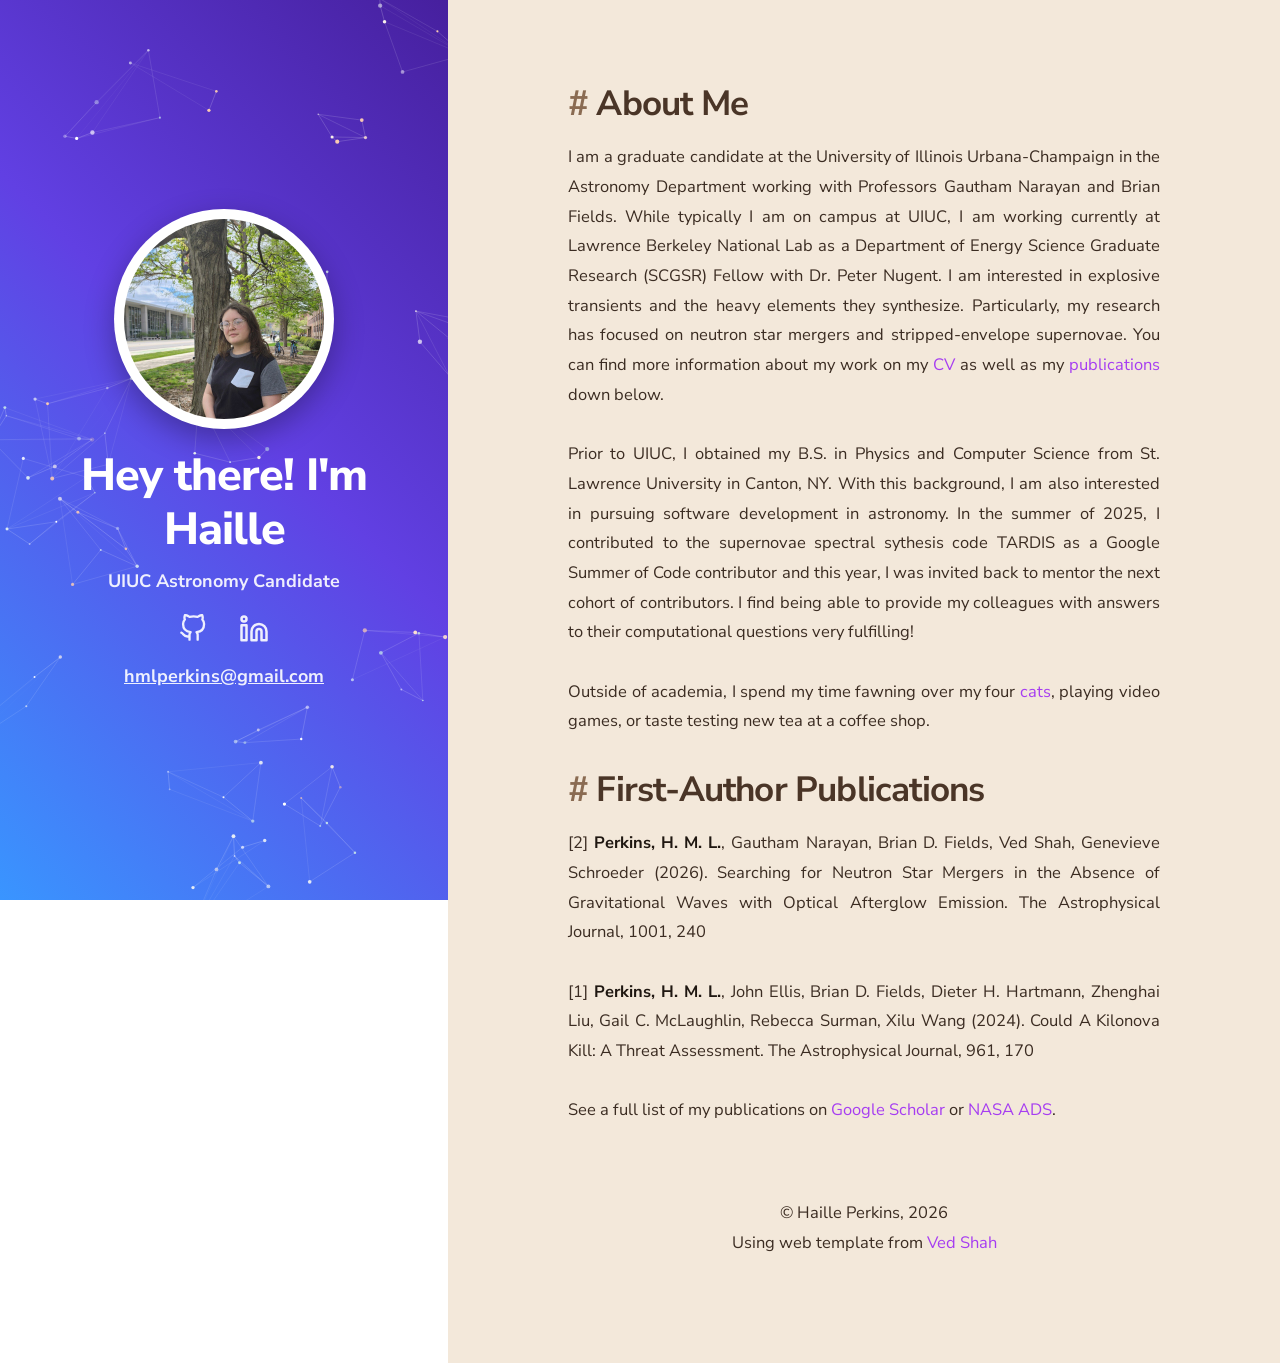
==== index.html @ 4a03eec5 "init repo with personalized version" ====
<!DOCTYPE html>
<html lang="en">

<head>
  <!-- Basic Page Needs –––––––––––––––––––––––––– -->
  <meta charset="utf-8">
  <title>Haille Marie Lynn Perkins</title>
  <meta name="description" content="">
  <meta name="author" content="">

  <!-- Favicon -->
  <link rel="icon" href="data:image/svg+xml,<svg xmlns=%22http://www.w3.org/2000/svg%22 viewBox=%220 0 100 100%22><text y=%22.9em%22 font-size=%2290%22>🌟</text></svg>">

  <!-- Mobile Specific Metas ––––––––––––––––––––––– -->
  <meta name="viewport" content="width=device-width, initial-scale=1">

  <!-- FONT –––––––––––––––––––––––––––––––––––––––– -->
  <link rel="preconnect" href="https://fonts.gstatic.com">
  <link href="https://fonts.googleapis.com/css2?family=Nunito+Sans:ital,wght@0,200;0,300;0,400;0,600;0,700;0,800;1,200;1,300;1,400;1,600;1,700;1,800&display=swap" rel="stylesheet">

  <!-- CSS ––––––––––––––––––––––––––––––––––––––––– -->
  <link rel="stylesheet" href="styles/skeleton.css">
  <link rel="stylesheet" href="styles/normalize.css">
  <style>
    body {
      margin: 0;
      padding: 0;
      overflow-x: hidden;
      background: linear-gradient(45deg, #3995ff, #6140e3, #421a92, #251531);
      background-attachment: fixed;
    }

    .name-link {
      display: inline-block;
      color: #a63df1;
      text-decoration: none;
    }
    .name-link:hover {
      color: #a63df1;
    }
    .social-icons {
      display: flex;
      justify-content: center;
      gap: 20px;
      margin-top: 12px;
      margin-bottom: 12px;
    }
    .social-icons a,
    .reach-out-icons a {
      opacity: 1;
      transition: opacity 200ms ease, transform 200ms ease;
    }
    .social-icons a:hover,
    .reach-out-icons a:hover {
      opacity: 1;
      transform: translateY(-1px);
    }
    .social-icons img,
    .reach-out-icons img {
      border-radius: 0;
      display: block;
      background: transparent;
    }

    /* Container for the half-and-half layout */
    .split-container {
      display: flex;
      flex-direction: row;
      width: 100%;
      min-height: 100vh;
      position: relative;
      z-index: 10;
    }

    /* Left pane (Hero) */
    .left-pane {
      flex: 0 0 35%;
      display: flex;
      flex-direction: column;
      justify-content: center;
      align-items: center;
      padding: 2rem;
      text-align: center;
      position: sticky;
      top: 0;
      height: 100vh;
      box-sizing: border-box;
      overflow: hidden;
    }

    .left-pane > img {
      border-radius: 50%;
      width: 200px;
      height: 200px;
      object-fit: cover;
      border: 4px solid rgba(255, 255, 255, 0.2);
      box-shadow: 0 10px 30px rgba(0,0,0,0.3);
      margin-bottom: 2rem;
    }

    .left-pane h1 {
      margin: 0 0 1rem;
      font-size: clamp(2.5rem, 5vw, 4.5rem);
      font-weight: 800;
      color: #ffffff;
    }

    .left-pane p, .left-pane a {
      margin: 0 0 0rem;
      font-size: clamp(1.2rem, 2.5vw, 1.8rem);
      color: #ffffff;
      opacity: 0.9;
    }

    /* Right pane (Content) */
    .right-pane {
      flex: 1;
      padding: 8rem 12rem;
      box-sizing: border-box;
      background-color: #f3e8da;
      color: #2f2219;
      min-height: 100vh;
    }

    .right-pane h4 {
      color: #4a3527;
      font-weight: 700;
      margin-top: 3rem;
      margin-bottom: 1.5rem;
      font-size: 3.5rem;
    }

    .right-pane h4:first-child {
      margin-top: 0;
    }

    .right-pane p {
      color: #3b2c22;
      line-height: 1.8;
      font-size: 1.65rem;
    }

    .right-pane a {
      color: #a63df1;
      text-decoration: none;
    }

    .right-pane a:hover,
    .right-pane a:focus-visible,
    .right-pane a:visited {
      color: #a63df1;
    }

    .right-pane b, .right-pane strong {
      color: #1f1711;
    }

    /* Keep particle canvas fixed in background */
    #particle-canvas {
      position: fixed !important;
      inset: 0 !important;
      z-index: 1 !important;
      pointer-events: none !important;
    }

    @media (max-width: 1024px) {
      .split-container {
        flex-direction: column;
        overflow: auto;
        height: auto;
      }
      .left-pane {
        flex: none;
        height: 100vh;
        position: relative;
        padding: 4rem 2rem;
      }
      .left-pane h1 {
        font-size: 5rem;
      }
      .left-pane p {
        font-size: 2.2rem;
      }
      .right-pane {
        padding: 10rem 6rem;
        max-width: 100%;
        overflow: visible;
      }
    }
  </style>

</head>

<body>
  <!-- CSS -->
  <link rel="stylesheet" href="styles/background.css">

  <div id="particle-canvas"></div>

  <div class="split-container">
    <section class="left-pane">
      <img src="images/pfp.jpeg" alt="Profile">
      <h1>Hey there! I'm Haille</h1>
      <p><b>UIUC Astronomy Candidate</b></p>
      <div class="social-icons">
        <a href="https://github.com/hmperk18" target="_blank" aria-label="GitHub" title="GitHub">
          <img src="assets/github.svg" width="28" height="28" alt="GitHub">
        </a>
        <a href="https://www.linkedin.com/in/haille-perkins/" target="_blank" aria-label="LinkedIn" title="LinkedIn">
          <img src="assets/linkedin.svg" width="30" height="30" alt="LinkedIn">
        </a>
      </div>
      <a href="mailto:hmlperkins@gmail.com" target="_blank" aria-label="email" title="email"> <b>hmlperkins@gmail.com</b></a>
    </section>

    <div class="right-pane">
      <!-- About me  -->
      <h4 id="about-me" style="text-align:justify;"><a href="#about-me" class="anchor" style="color: #8a6b52;">#</a> About Me</h4>
      <p style="text-align:justify;">
        I am a graduate candidate at the University of Illinois Urbana-Champaign in the Astronomy Department working with Professors Gautham Narayan and Brian Fields.  While typically I am on campus at UIUC, I am working currently at Lawrence Berkeley National Lab as a Department of Energy Science Graduate Research (SCGSR) Fellow with Dr. Peter Nugent.  I am interested in explosive transients and the heavy elements they synthesize.  Particularly, my research has focused on neutron star mergers and stripped-envelope supernovae.  You can find more information about my work on my <a href="assets/CV.pdf" target="_blank">CV</a> as well as my <a href="#publications">publications</a> down below.
        <br>
        <br>
        Prior to UIUC, I obtained my B.S. in Physics and Computer Science from St. Lawrence University in Canton, NY.  With this background, I am also interested in pursuing software development in astronomy. In the summer of 2025, I contributed to the supernovae spectral sythesis code TARDIS as a Google Summer of Code contributor and this year, I was invited back to mentor the next cohort of contributors.  I find being able to provide my colleagues with answers to their computational questions very fulfilling!
        <br>
        <br>
        Outside of academia, I spend my time fawning over my four <a href="cats.html">cats</a>, playing video games, or taste testing new tea at a coffee shop.
      </p>

      <!-- Publications -->
      <h4 id="publications" style="text-align:justify;"><a href="#publications" class="anchor" style="color: #8a6b52;">#</a> First-Author Publications</h4>
      <p style="text-align:justify;">
        [2] <b>Perkins, H. M. L.</b>, Gautham Narayan, Brian D. Fields, Ved Shah, Genevieve Schroeder (2026). Searching for Neutron Star Mergers in the Absence of Gravitational Waves with Optical Afterglow Emission. The Astrophysical Journal, 1001, 240
        <br>
        <br>
        [1] <b>Perkins, H. M. L.</b>, John Ellis, Brian D. Fields, Dieter H. Hartmann, Zhenghai Liu, Gail C. McLaughlin, Rebecca Surman, Xilu Wang (2024). Could A Kilonova Kill: A Threat Assessment. The Astrophysical Journal, 961, 170
        <br>
        <br>
        See a full list of my publications on <a href="https://scholar.google.com/citations?user=3m19P0gAAAAJ" target="_blank">Google Scholar</a> or <a href="https://ui.adsabs.harvard.edu/user/libraries/ef5sufJPTw6YjqP8Qz6Ydw" target="_blank">NASA ADS</a>.
      </p>

      <br>
      <br>
      <p style="text-align: center;">
        © Haille Perkins, 2026
        <br>
        Using web template from <a href="https://dev-ved30.github.io/" target="_blank">Ved Shah</a>
      </p>
    </div>
  </div>

</body>

</html>

<script>
  // particles.min.js — modified to be constellations
  !function(t,a){"function"==typeof define&&define.amd?define(["exports"],function(e){t.ConstellationNetwork=a(t,e)}):"undefined"!=typeof module&&module.exports?module.exports=a(t,{}):t.ConstellationNetwork=a(t,{})}(this,function(t,a){function e(t,a,e,n,i,s,o,h){var r=e-t,l=n-a,c=o-i,p=h-s,d=r*p-l*c;if(Math.abs(d)<1e-10)return!1;var u=((i-t)*p-(s-a)*c)/d,m=((i-t)*l-(s-a)*r)/d;return u>0&&u<1&&m>0&&m<1}var n=function(t,a){this.container=t,a=a||{},this.options={palette:a.palette||["#ffffff"],lineColor:a.lineColor||"#ffffff",numConstellations:a.numConstellations||20,minStars:a.minStars||3,maxStars:a.maxStars||7,linkDistance:a.linkDistance||140,baseSpeed:a.baseSpeed||.18,twinkleRate:a.twinkleRate||.07,plateStrength:a.plateStrength||.03,plateLerp:a.plateLerp||.03},this.canvas=null,this.ctx=null,this.W=0,this.H=0,this.spawnW=0,this.constellations=[],this.mouse={x:0,y:0,active:!1},this.plate={x:0,y:0},this.init()};return n.prototype.init=function(){this.canvas=document.createElement("canvas"),this.container.appendChild(this.canvas),this.ctx=this.canvas.getContext("2d"),this.measure(),window.addEventListener("resize",this.onResize.bind(this)),window.addEventListener("mousemove",this.onMouse.bind(this)),window.addEventListener("mouseleave",function(){this.mouse.active=!1}.bind(this)),this.spawn(),requestAnimationFrame(this.loop.bind(this))},n.prototype.measure=function(){this.W=this.canvas.width=window.innerWidth,this.H=this.canvas.height=window.innerHeight;var t=document.querySelector(".left-pane");this.spawnW=t?t.offsetWidth:this.W},n.prototype.spawn=function(){var t=this.options,a=Math.random()*Math.PI*2,n=t.baseSpeed*(.4+.8*Math.random());this.constellations=[];for(var i=0;i<t.numConstellations;i++){for(var s=.75*t.linkDistance,o=t.minStars+Math.floor(Math.random()*(t.maxStars-t.minStars+1)),h=[],r=0;r<o;r++)h.push({ox:(Math.random()-.5)*s,oy:(Math.random()-.5)*s,color:t.palette[Math.floor(Math.random()*t.palette.length)],phase:Math.random()*Math.PI*2,rate:t.twinkleRate*(.5+Math.random()),baseAlpha:.55+.45*Math.random(),radius:.7+1.5*Math.random(),alpha:1});for(var l=[],c=0;c<h.length-1;c++)for(var p=c+1;p<h.length;p++){var d=h[c].ox-h[p].ox,u=h[c].oy-h[p].oy,m=Math.sqrt(d*d+u*u);m<=t.linkDistance&&l.push({a:c,b:p,dist:m})}l.sort(function(t,a){return a.dist-t.dist});for(var f=[],v=0;v<l.length;v++){for(var x=l[v],y=h[x.a],M=h[x.b],b=!1,w=0;w<f.length;w++){var g=f[w];if(g.a!==x.a&&g.a!==x.b&&g.b!==x.a&&g.b!==x.b){var S=h[g.a],k=h[g.b];if(e(y.ox,y.oy,M.ox,M.oy,S.ox,S.oy,k.ox,k.oy)){b=!0;break}}}b||f.push(x)}var W,C,H=1.8*t.linkDistance,A=0;do{W=Math.random()*this.spawnW,C=Math.random()*this.H;var D=this.constellations.some(function(t){var a=t.cx-W,e=t.cy-C;return Math.sqrt(a*a+e*e)<H});A++}while(D&&A<50);var E=Math.cos(a)*n,L=Math.sin(a)*n;this.constellations.push({cx:W,cy:C,vx:E,vy:L,bvx:E,bvy:L,stars:h,edges:f})}},n.prototype.loop=function(){var t=this.options,a=this.ctx;a.clearRect(0,0,this.W,this.H);var e=this.mouse.active?(this.mouse.x-this.W/2)*t.plateStrength:0,n=this.mouse.active?(this.mouse.y-this.H/2)*t.plateStrength:0;this.plate.x+=(e-this.plate.x)*t.plateLerp,this.plate.y+=(n-this.plate.y)*t.plateLerp;var i=this;this.constellations.forEach(function(e){e.cx+=e.vx,e.cy+=e.vy;var n=t.linkDistance;e.cx<-n&&(e.cx=i.spawnW+n,e.cy=Math.random()*i.H),e.cx>i.spawnW+n&&(e.cx=-n,e.cy=Math.random()*i.H),e.cy<-n&&(e.cy=i.H+n,e.cx=Math.random()*i.spawnW),e.cy>i.H+n&&(e.cy=-n,e.cx=Math.random()*i.spawnW);var s=e.stars.map(function(t){return{x:e.cx+t.ox+i.plate.x,y:e.cy+t.oy+i.plate.y}});e.edges.forEach(function(e){var n=s[e.a],i=s[e.b];a.beginPath(),a.strokeStyle=t.lineColor,a.globalAlpha=.35*(1-e.dist/t.linkDistance),a.lineWidth=.6,a.moveTo(n.x,n.y),a.lineTo(i.x,i.y),a.stroke()}),e.stars.forEach(function(t,e){t.phase+=t.rate,t.alpha=t.baseAlpha+.3*Math.sin(t.phase),t.alpha=Math.max(.05,Math.min(1,t.alpha));var n=s[e];a.beginPath(),a.fillStyle=t.color,a.globalAlpha=t.alpha,a.arc(n.x,n.y,t.radius,0,2*Math.PI),a.fill()})}),a.globalAlpha=1,requestAnimationFrame(this.loop.bind(this))},n.prototype.onResize=function(){this.measure(),this.spawn()},n.prototype.onMouse=function(t){this.mouse.x=t.clientX,this.mouse.y=t.clientY,this.mouse.active=!0},n});

  // Initialisation
  var canvasDiv = document.getElementById('particle-canvas');
  var options = {
    palette:           ['#facab1', '#fce0d0', '#f9f0eb', '#ffffff', '#edf2f5', '#d8e9f1', '#bddbea'],
    lineColor:         '#ffffff',
    numConstellations: 20,
    minStars:          3,
    maxStars:          7,
    linkDistance:      140,
    baseSpeed:         0.18,
    twinkleRate:       0.07,
    plateStrength:     0.03,
    plateLerp:         0.03,
  };
  var particleCanvas = new ConstellationNetwork(canvasDiv, options);
</script>
---- styles/skeleton.css ----
/*
* Skeleton V2.0.4
* Copyright 2014, Dave Gamache
* www.getskeleton.com
* Free to use under the MIT license.
* http://www.opensource.org/licenses/mit-license.php
* 12/29/2014
*/


/* Table of contents
––––––––––––––––––––––––––––––––––––––––––––––––––
- Grid
- Base Styles
- Typography
- Links
- Buttons
- Forms
- Lists
- Code
- Tables
- Spacing
- Utilities
- Clearing
- Media Queries
*/


/* Grid
–––––––––––––––––––––––––––––––––––––––––––––––––– */
.container {
  position: relative;
  width: 100%;
  max-width: 960px;
  margin: 0 auto;
  padding: 0 20px;
  box-sizing: border-box; }
.column,
.columns {
  width: 100%;
  float: left;
  box-sizing: border-box; }

/* For devices larger than 400px */
@media (max-width: 768px) {
  .container {
    width: 85%;
    padding: 0; }
  
}

/* For devices larger than 550px */
@media (min-width: 768px) {
  .container {
    width: 80%; }
  .column,
  .columns {
    margin-left: 4%; }
  .column:first-child,
  .columns:first-child {
    margin-left: 0; }

  .one.column,
  .one.columns                    { width: 4.66666666667%; }
  .two.columns                    { width: 13.3333333333%; }
  .three.columns                  { width: 22%;            }
  .four.columns                   { width: 30.6666666667%; }
  .five.columns                   { width: 39.3333333333%; }
  .six.columns                    { width: 48%;            }
  .seven.columns                  { width: 56.6666666667%; }
  .eight.columns                  { width: 65.3333333333%; }
  .nine.columns                   { width: 74.0%;          }
  .ten.columns                    { width: 82.6666666667%; }
  .eleven.columns                 { width: 91.3333333333%; }
  .twelve.columns                 { width: 100%; margin-left: 0; }

  .one-third.column               { width: 30.6666666667%; }
  .two-thirds.column              { width: 65.3333333333%; }

  .one-half.column                { width: 48%; }

  /* Offsets */
  .offset-by-one.column,
  .offset-by-one.columns          { margin-left: 8.66666666667%; }
  .offset-by-two.column,
  .offset-by-two.columns          { margin-left: 17.3333333333%; }
  .offset-by-three.column,
  .offset-by-three.columns        { margin-left: 26%;            }
  .offset-by-four.column,
  .offset-by-four.columns         { margin-left: 34.6666666667%; }
  .offset-by-five.column,
  .offset-by-five.columns         { margin-left: 43.3333333333%; }
  .offset-by-six.column,
  .offset-by-six.columns          { margin-left: 52%;            }
  .offset-by-seven.column,
  .offset-by-seven.columns        { margin-left: 60.6666666667%; }
  .offset-by-eight.column,
  .offset-by-eight.columns        { margin-left: 69.3333333333%; }
  .offset-by-nine.column,
  .offset-by-nine.columns         { margin-left: 78.0%;          }
  .offset-by-ten.column,
  .offset-by-ten.columns          { margin-left: 86.6666666667%; }
  .offset-by-eleven.column,
  .offset-by-eleven.columns       { margin-left: 95.3333333333%; }

  .offset-by-one-third.column,
  .offset-by-one-third.columns    { margin-left: 34.6666666667%; }
  .offset-by-two-thirds.column,
  .offset-by-two-thirds.columns   { margin-left: 69.3333333333%; }

  .offset-by-one-half.column,
  .offset-by-one-half.columns     { margin-left: 52%; }

}


/* Base Styles
–––––––––––––––––––––––––––––––––––––––––––––––––– */
/* NOTE
html is set to 62.5% so that all the REM measurements throughout Skeleton
are based on 10px sizing. So basically 1.5rem = 15px :) */
html {
  font-size: 62.5%; }
body {
  font-size: 1.5em; /* currently ems cause chrome bug misinterpreting rems on body element */
  line-height: 1.6;
  font-weight: 400;
  font-family: "Raleway", "HelveticaNeue", "Helvetica Neue", Helvetica, Arial, sans-serif;
  color: #222; }


/* Typography
–––––––––––––––––––––––––––––––––––––––––––––––––– */
h1, h2, h3, h4, h5, h6 {
  margin-top: 0;
  margin-bottom: 2rem;
  font-weight: 300; }
h1 { font-size: 4.0rem; line-height: 1.2;  letter-spacing: -.1rem;}
h2 { font-size: 3.6rem; line-height: 1.25; letter-spacing: -.1rem; }
h3 { font-size: 3.0rem; line-height: 1.3;  letter-spacing: -.1rem; }
h4 { font-size: 2.4rem; line-height: 1.35; letter-spacing: -.08rem; }
h5 { font-size: 1.8rem; line-height: 1.5;  letter-spacing: -.05rem; }
h6 { font-size: 1.5rem; line-height: 1.6;  letter-spacing: 0; }

/* Larger than phablet */
@media (min-width: 550px) {
  h1 { font-size: 5.0rem; }
  h2 { font-size: 4.2rem; }
  h3 { font-size: 3.6rem; }
  h4 { font-size: 3.0rem; }
  h5 { font-size: 2.4rem; }
  h6 { font-size: 1.5rem; }
}

p {
  margin-top: 0; }


/* Links
–––––––––––––––––––––––––––––––––––––––––––––––––– */
a {
  color: #1EAEDB; }
a:hover {
  color: #0FA0CE; }


/* Buttons
–––––––––––––––––––––––––––––––––––––––––––––––––– */
.button,
button,
input[type="submit"],
input[type="reset"],
input[type="button"] {
  display: inline-block;
  height: 38px;
  padding: 0 30px;
  color: #56baed;
  text-align: center;
  font-size: 11px;
  font-weight: 600;
  line-height: 38px;
  letter-spacing: .1rem;
  text-transform: uppercase;
  text-decoration: none;
  white-space: nowrap;
  background-color: transparent;
  border-radius: 8px;
  border: 1px solid rgb(255, 255, 255);
  box-shadow: 0 4px 15px 0 rgba(206, 206, 206, 0.75);
  cursor: pointer;
  box-sizing: border-box; }
.button:hover,
button:hover,
input[type="submit"]:hover,
input[type="reset"]:hover,
input[type="button"]:hover{
  border: 3px solid rgb(255, 255, 255);
  background:  linear-gradient(-45deg, #1f969a, #1f969a);
  box-shadow: 0 4px 15px 0 rgba(206, 206, 206, 0.75);
  color: white;
}
.button:focus,
button:focus,
input[type="submit"]:focus,
input[type="reset"]:focus,
input[type="button"]:focus {
  border: 3px solid rgb(255, 255, 255);
  box-shadow: 0 4px 15px 0 rgba(206, 206, 206, 0.75);
  color: white;
  outline:0;
}
.button.button-primary,
button.button-primary,
input[type="submit"].button-primary,
input[type="reset"].button-primary,
input[type="button"].button-primary {
  color: #FFF;
  background: white;
  outline:0;
 }
.button.button-primary:hover,
button.button-primary:hover,
input[type="submit"].button-primary:hover,
input[type="reset"].button-primary:hover,
input[type="button"].button-primary:hover,
.button.button-primary:focus,
button.button-primary:focus,
input[type="submit"].button-primary:focus,
input[type="reset"].button-primary:focus,
input[type="button"].button-primary:focus {
  color: #FFF;
  outline:0;
  background: white;
 }


/* Forms
–––––––––––––––––––––––––––––––––––––––––––––––––– */
input[type="email"],
input[type="number"],
input[type="search"],
input[type="text"],
input[type="tel"],
input[type="url"],
input[type="password"],
textarea,
select {
  height: 38px;
  width: 35%;
  margin-right: 15px;
  align-self: center;
  padding: 6px 10px; /* The 6px vertically centers text on FF, ignored by Webkit */
  background-color: #fff;
  border: 1px solid #ffffff;
  border-radius: 8px;
  box-shadow: 0 4px 15px 0 rgba(206, 206, 206, 0.75);
  box-sizing: border-box; }
/* Removes awkward default styles on some inputs for iOS */
input[type="email"],
input[type="number"],
input[type="search"],
input[type="text"],
input[type="tel"],
input[type="url"],
input[type="password"],
textarea {
  -webkit-appearance: none;
     -moz-appearance: none;
          appearance: none; }
textarea {
  min-height: 65px;
  padding-top: 6px;
  padding-bottom: 6px; }
input[type="email"]:focus,
input[type="number"]:focus,
input[type="search"]:focus,
input[type="text"]:focus,
input[type="tel"]:focus,
input[type="url"]:focus,
input[type="password"]:focus,
textarea:focus,
select:focus {
  border: 1px solid #33C3F0;
  outline: 0; }
label,
legend {
  display: block;
  margin-bottom: .5rem;
  font-weight: 600; }
fieldset {
  padding: 0;
  border-width: 0; }
input[type="checkbox"],
input[type="radio"] {
  display: inline; }
label > .label-body {
  display: inline-block;
  margin-left: .5rem;
  font-weight: normal; }


/* Lists
–––––––––––––––––––––––––––––––––––––––––––––––––– */
ul {
  list-style: circle inside; }
ol {
  list-style: decimal inside; }
ol, ul {
  padding-left: 0;
  margin-top: 0; }
ul ul,
ul ol,
ol ol,
ol ul {
  margin: 1.5rem 0 1.5rem 3rem;
  font-size: 90%; }
li {
  margin-bottom: 1rem; }


/* Code
–––––––––––––––––––––––––––––––––––––––––––––––––– */
code {
  padding: .2rem .5rem;
  margin: 0 .2rem;
  font-size: 90%;
  white-space: nowrap;
  background: #F1F1F1;
  border: 1px solid #E1E1E1;
  border-radius: 4px; }
pre > code {
  display: block;
  padding: 1rem 1.5rem;
  white-space: pre; }


/* Tables
–––––––––––––––––––––––––––––––––––––––––––––––––– */
th,
td {
  padding: 12px 15px;
  text-align: left;
  border-bottom: 1px solid #E1E1E1; }
th:first-child,
td:first-child {
  padding-left: 0; }
th:last-child,
td:last-child {
  padding-right: 0; }


/* Spacing
–––––––––––––––––––––––––––––––––––––––––––––––––– */
button,
.button {
  margin-bottom: 1rem; }
input,
textarea,
select,
fieldset {
  margin-bottom: 1.5rem; }
pre,
blockquote,
dl,
figure,
table,
p,
ul,
ol,
form {
  margin-bottom: 2.5rem; }


/* Utilities
–––––––––––––––––––––––––––––––––––––––––––––––––– */
.u-full-width {
  width: 100%;
  box-sizing: border-box; }
.u-max-full-width {
  max-width: 100%;
  box-sizing: border-box; }
.u-pull-right {
  float: right; }
.u-pull-left {
  float: left; }


/* Misc
–––––––––––––––––––––––––––––––––––––––––––––––––– */
hr {
  margin-top: 3rem;
  margin-bottom: 3.5rem;
  border-width: 0;
  border-top: 1px solid #E1E1E1; }


/* Clearing
–––––––––––––––––––––––––––––––––––––––––––––––––– */

/* Self Clearing Goodness */
.container:after,
.row:after,
.u-cf {
  content: "";
  display: table;
  clear: both; }

/* Custom changes
–––––––––––––––––––––––––––––––––––––––––––––––––– */
.publication-links {
  display: flex;
  flex-wrap: wrap;
  gap: 0.75rem;
  justify-content: flex-start;
  align-items: center;
  margin-bottom: 2rem;
}

.publication-link {
  display: inline-flex;
  align-items: center;
  justify-content: center;
  padding: 0.55em 1.5em;
  border-radius: 999px;
  border: 1px solid #56baed;
  color: #56baed;
  font-weight: 600;
  text-decoration: none;
  transition: all 0.25s ease;
  background-color: rgba(86, 186, 237, 0.08);
  letter-spacing: 0.02em;
}

.publication-link:hover,
.publication-link:focus-visible {
  background-color: #56baed;
  color: #ffffff;
  box-shadow: 0 10px 25px rgba(86, 186, 237, 0.35);
}

@media (max-width: 768px) {
  
  .header_1 {
    vertical-align: middle;
    height: fit-content;
    position: relative;
    width: 100%;
    background-color: rgba(0, 0, 0, 0.603);  
    backdrop-filter: blur(4px); 
    text-align: center;
    padding: 2em 0;
    margin-bottom: 5em;
  }
  .header_1 a{
    color: white;
    font-weight: bold;
    text-decoration: none;
    display: inline-flex;
    align-items: center;
    justify-content: center;
    padding: 0.4em;
    border-radius: 999px;
    transition: background-color 0.25s ease, color 0.25s ease, box-shadow 0.25s ease;
  }
  .header_1 a:hover{
    color: #56baed;
    background-color: rgba(255, 255, 255, 0.2);
    box-shadow: 0 8px 18px rgba(0, 0, 0, 0.25);
  }
  li{
    list-style-type: none;
  }
  
  .tabs {
    font-size: 1.1em;
    font-weight: 300;
    color: white;
  }
  
  body{
    font-family: 'Nunito Sans', sans-serif;
    background: linear-gradient(-45deg,#dd7738, #a12eb0, #392883);;
    height: 100%;
    width: 100%;
    background-repeat: no-repeat;
    background-attachment: fixed;
  }

  #particle-canvas {
    width: 100%;
    height: 100%;
    text-align: center;
    }
  
  .frontpagetext {
    min-height: 100%;
    height: fit-content;
    color: white;
    position: absolute;
    justify-content: center;
    z-index: 999;
    width: 100%;
    background-color: transparent;  
    text-align:center; 
  }
  .frontpagetext h1{
    padding-top: 1em;
    font-size: 30px;
    font-weight: bold;
  }
  .frontpagetext p{
    padding: 0 1em;
    font-size: 18px;
  }
  .frontpagetext input[type="submit"]{
    display: inline-block;
    height: 38px;
    padding: 0 30px;
    color: white;
    text-align: center;
    font-size: 11px;
    font-weight: 600;
    line-height: 38px;
    letter-spacing: .1rem;
    text-transform: uppercase;
    text-decoration: none;
    white-space: nowrap;
    background-color: transparent;
    border-radius: 8px;
    border: 1px solid rgb(255, 255, 255);
    cursor: pointer;
    box-sizing: border-box;
  }
   .frontpagetext input[type="submit"]:hover{
    display: inline-block;
    height: 38px;
    padding: 0 30px;
    color: white;
    text-align: center;
    font-size: 11px;
    font-weight: 600;
    line-height: 38px;
    letter-spacing: .1rem;
    text-transform: uppercase;
    text-decoration: none;
    white-space: nowrap;
    background-color: white;
    border-radius: 8px;
    border: 1px solid rgb(255, 255, 255);
    box-shadow: 0 4px 15px 0 rgba(206, 206, 206, 0.75);
    cursor: pointer;
    box-sizing: border-box;
  }
  
  .home{
    background-color: white;
    text-align: center;
    min-height: 80%;
    padding-top: 4em;
  }
  .footer_1{
    height: fit-content;
    background-color: rgba(0, 0, 0, 0.603);  
    backdrop-filter: blur(4px); 
    color: white;
    text-align: center;
    padding-top: 1.8em;
    padding-bottom: 1em;
  }
  .footer_1 p{
    color: white;
    text-decoration: none;
  }
  .footer_1 a{
    font-weight: bold;
    color: #56baed;
    text-decoration: none;
  }
  
  .logo {
    padding: 2em 0;
    
  }
  .search-logo {
    padding-top: 0.5em;
    padding-bottom: 2.5em;
  }
  .api{
  
    background-color: white;
    height: fit-content;
    text-align: center;
    padding-top: 8em;
  }
  .details{
    background-color: white;
    height: fit-content;
    padding-left: 3em;
    padding-right: 3em;
    padding-bottom: 4em;
    text-align: left;
  }
  .details a{
    color: black;
    background-color: rgb(255, 255, 255);
    box-shadow: 0 4px 15px 0 rgba(206, 206, 206, 0.75);
    height: fit-content;
    width: fit-content;
    max-width: 10%;
    padding: 0.5em 2em;
    text-align: center;
  }
  .details i{
    color: #56baed;
  }
  .json{
    color: black;
    background-color: rgb(255, 255, 255);
    box-shadow: 0 4px 15px 0 rgba(206, 206, 206, 0.75);
    height: fit-content;
    width: fit-content;
    padding: 0.5em 2em;
    text-align: left;
  }
}
@media (min-width: 768px) {
  .headerelements {
    display: inline;
  }
  
  .header_1 {
    vertical-align: middle;
    height: fit-content;
    margin-bottom: 5%;
    position: fixed;
    z-index: 999;
    width: 100%;
    background-color: rgba(0, 0, 0, 0.603);  
    backdrop-filter: blur(4px); 
    padding-right: 3em;
  }
  .header_1 a{
    color: white;
    font-weight: bold;
    text-align: center;
    text-decoration: none;
    display: inline-flex;
    align-items: center;
    justify-content: center;
    padding: 0.4em;
    border-radius: 999px;
    transition: background-color 0.25s ease, color 0.25s ease, box-shadow 0.25s ease;
  }
  .header_1 a:hover{
    color: #56baed;
    background-color: rgba(255, 255, 255, 0.2);
    box-shadow: 0 8px 18px rgba(0, 0, 0, 0.25);
  }
  li {
    list-style-type: none;
  }
  
  .tabs {
    font-size: 1.1em;
    font-weight: 300;
    color: white;
    padding-top: 0.8em;
  }
  
  body{
    font-family: 'Nunito Sans', sans-serif;
    background: linear-gradient(-45deg,#c26831, #a930b8, #392883);
    height: 100%;
    width: 100%; 
    margin: 0;
    padding: 0;
  }
  
  .frontpagetext {
    height: fit-content;
    color: white;
    position: absolute;
    margin-top: 20%;
    margin-left: 30%;
    justify-content: center;
    z-index: 998;
    width: 40%;
    background-color: rgba(0, 0, 0, 0);  
    text-align:center; 
  }
  .frontpagetext h1{
    font-size: 30px;
    font-weight: bold;
  }
  .frontpagetext p{
    font-size: 18px;
  }
  .frontpagetext input[type="submit"]{
    display: inline-block;
    height: 38px;
    padding: 0 30px;
    color: white;
    text-align: center;
    font-size: 11px;
    font-weight: 600;
    line-height: 38px;
    letter-spacing: .1rem;
    text-transform: uppercase;
    text-decoration: none;
    white-space: nowrap;
    background-color: transparent;
    border-radius: 8px;
    border: 1px solid rgb(255, 255, 255);
    cursor: pointer;
    box-sizing: border-box;
  }
   .frontpagetext input[type="submit"]:hover{
    display: inline-block;
    height: 38px;
    padding: 0 30px;
    color: white;
    text-align: center;
    font-size: 11px;
    font-weight: 600;
    line-height: 38px;
    letter-spacing: .1rem;
    text-transform: uppercase;
    text-decoration: none;
    white-space: nowrap;
    background-color: white;
    border-radius: 8px;
    border: 1px solid rgb(255, 255, 255);
    box-shadow: 0 4px 15px 0 rgba(206, 206, 206, 0.75);
    cursor: pointer;
    box-sizing: border-box;
  }
  
  .home{
    background-color: white;
    min-height: 68%;
    height: fit-content;
    text-align: center;
    padding-top: 4em;
  }
  .footer_1{
    height: fit-content;
    background-color: rgba(0, 0, 0, 0.603);  
    backdrop-filter: blur(4px); 
    color: white;
    text-align: center;
    padding-top: 2em;
    padding-bottom: 0.9em;
  }
  .footer_1 p{
    color: white;
    text-decoration: none;
  }
  .footer_1 a{
    font-weight: bold;
    color: #56baed;
    text-decoration: none;
  }
  
  .logo {
    padding-top: 1em;
    padding-left: 3em;
  }
  .search-logo {
    padding-top: 0.5em;
    padding-bottom: 2.5em;
  }
  .api{
  
    background-color: white;
    height: fit-content;
    text-align: center;
    padding-top: 8em;
  }
  .details{
    background-color: white;
    height: fit-content;
    padding-left: 3em;
    padding-right: 3em;
    padding-bottom: 4em;
    text-align: left;
  }
  .details a{
    color: black;
    background-color: rgb(255, 255, 255);
    box-shadow: 0 4px 15px 0 rgba(206, 206, 206, 0.75);
    height: fit-content;
    width: fit-content;
    max-width: 10%;
    padding: 0.5em 2em;
    text-align: center;
  }
  .details i{
    color: #56baed;
  }
  .json{
    color: black;
    background-color: rgb(255, 255, 255);
    box-shadow: 0 4px 15px 0 rgba(206, 206, 206, 0.75);
    height: fit-content;
    width: fit-content;
    padding: 0.5em 2em;
    text-align: left;
  }
}

img {
  border-radius: 50%;
  background-color: #fff;
  padding: 6px;
}

/* Media Queries
–––––––––––––––––––––––––––––––––––––––––––––––––– */
/*
Note: The best way to structure the use of media queries is to create the queries
near the relevant code. For example, if you wanted to change the styles for buttons
on small devices, paste the mobile query code up in the buttons section and style it
there.
*/


/* Larger than mobile */
@media (min-width: 400px) {}

/* Larger than phablet (also point when grid becomes active) */
@media (min-width: 550px) {}

/* Larger than tablet */
@media (min-width: 750px) {}

/* Larger than desktop */
@media (min-width: 1000px) {}

/* Larger than Desktop HD */
@media (min-width: 1200px) {}
---- styles/background.css ----
html,

#particle-canvas {
width: 100%;
height: 100%;
text-align: center;
}
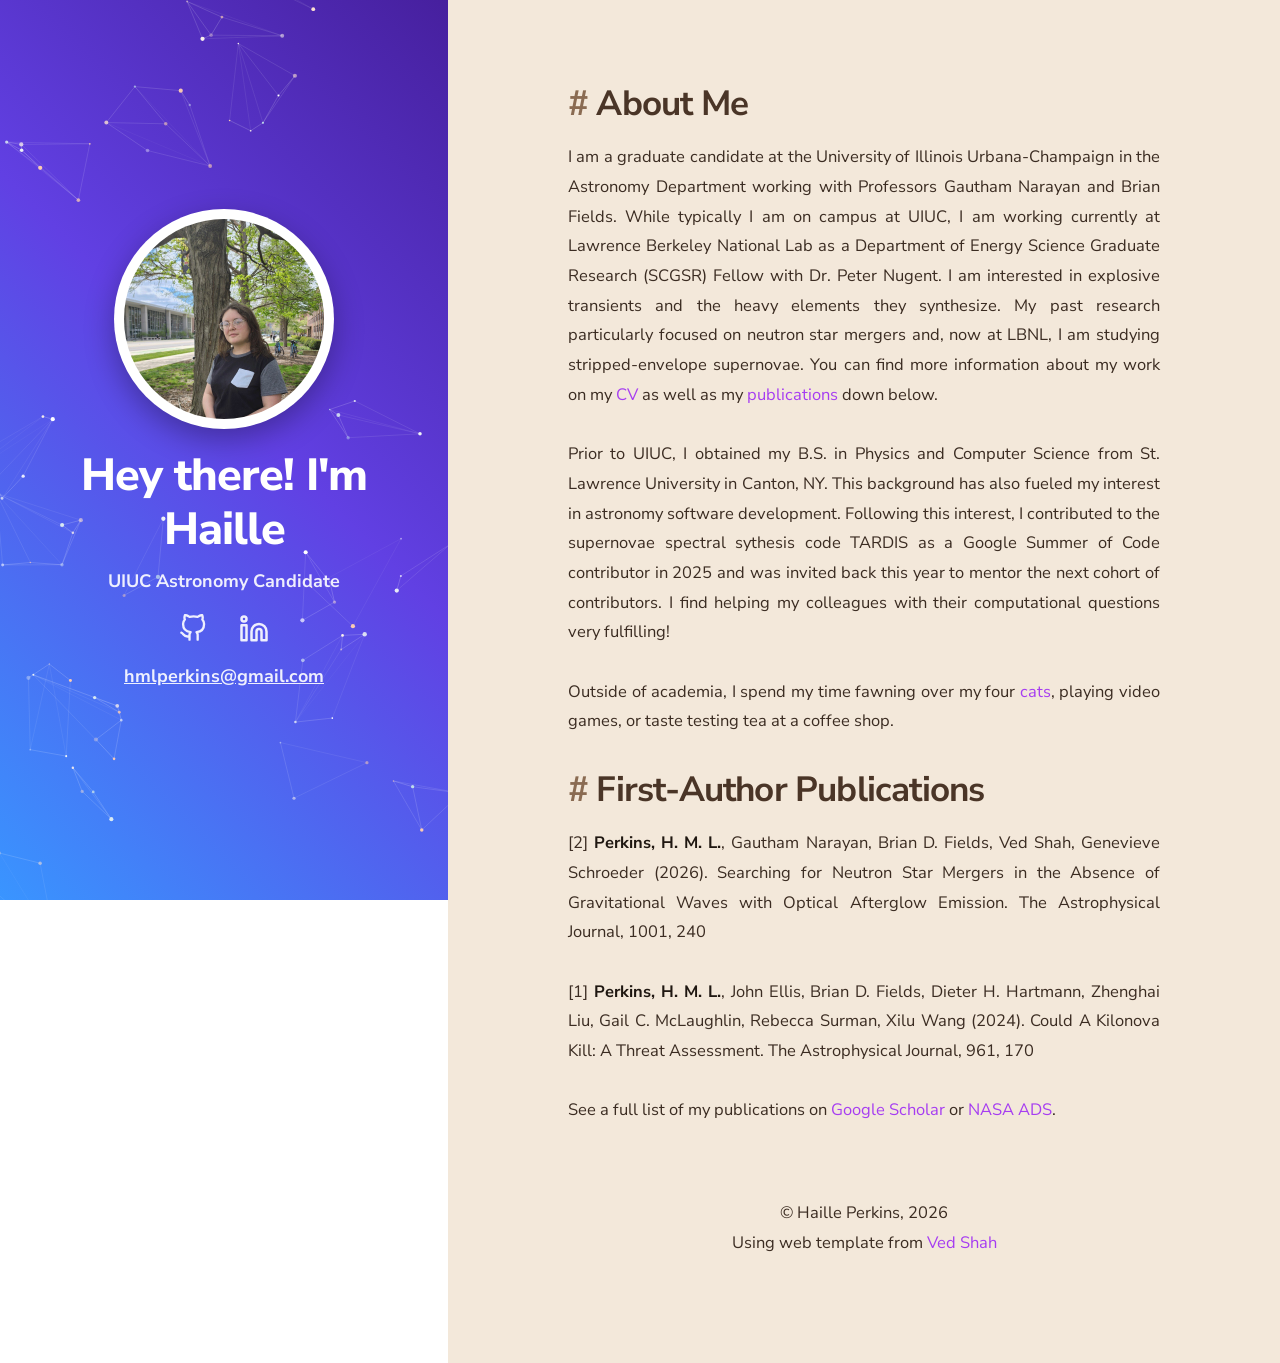
==== commit a6551a9b: "tweak some wordings" ====
--- a/index.html
+++ b/index.html
@@ -217,13 +217,13 @@
       <!-- About me  -->
       <h4 id="about-me" style="text-align:justify;"><a href="#about-me" class="anchor" style="color: #8a6b52;">#</a> About Me</h4>
       <p style="text-align:justify;">
-        I am a graduate candidate at the University of Illinois Urbana-Champaign in the Astronomy Department working with Professors Gautham Narayan and Brian Fields.  While typically I am on campus at UIUC, I am working currently at Lawrence Berkeley National Lab as a Department of Energy Science Graduate Research (SCGSR) Fellow with Dr. Peter Nugent.  I am interested in explosive transients and the heavy elements they synthesize.  Particularly, my research has focused on neutron star mergers and stripped-envelope supernovae.  You can find more information about my work on my <a href="assets/CV.pdf" target="_blank">CV</a> as well as my <a href="#publications">publications</a> down below.
-        <br>
-        <br>
-        Prior to UIUC, I obtained my B.S. in Physics and Computer Science from St. Lawrence University in Canton, NY.  With this background, I am also interested in pursuing software development in astronomy. In the summer of 2025, I contributed to the supernovae spectral sythesis code TARDIS as a Google Summer of Code contributor and this year, I was invited back to mentor the next cohort of contributors.  I find being able to provide my colleagues with answers to their computational questions very fulfilling!
-        <br>
-        <br>
-        Outside of academia, I spend my time fawning over my four <a href="cats.html">cats</a>, playing video games, or taste testing new tea at a coffee shop.
+        I am a graduate candidate at the University of Illinois Urbana-Champaign in the Astronomy Department working with Professors Gautham Narayan and Brian Fields.  While typically I am on campus at UIUC, I am working currently at Lawrence Berkeley National Lab as a Department of Energy Science Graduate Research (SCGSR) Fellow with Dr. Peter Nugent.  I am interested in explosive transients and the heavy elements they synthesize. My past research particularly focused on neutron star mergers and, now at LBNL, I am studying stripped-envelope supernovae.  You can find more information about my work on my <a href="assets/CV.pdf" target="_blank">CV</a> as well as my <a href="#publications">publications</a> down below.
+        <br>
+        <br>
+        Prior to UIUC, I obtained my B.S. in Physics and Computer Science from St. Lawrence University in Canton, NY.  This background has also fueled my interest in astronomy software development. Following this interest, I contributed to the supernovae spectral sythesis code TARDIS as a Google Summer of Code contributor in 2025 and was invited back this year to mentor the next cohort of contributors.  I find helping my colleagues with their computational questions very fulfilling!
+        <br>
+        <br>
+        Outside of academia, I spend my time fawning over my four <a href="cats.html">cats</a>, playing video games, or taste testing tea at a coffee shop.
       </p>
 
       <!-- Publications -->
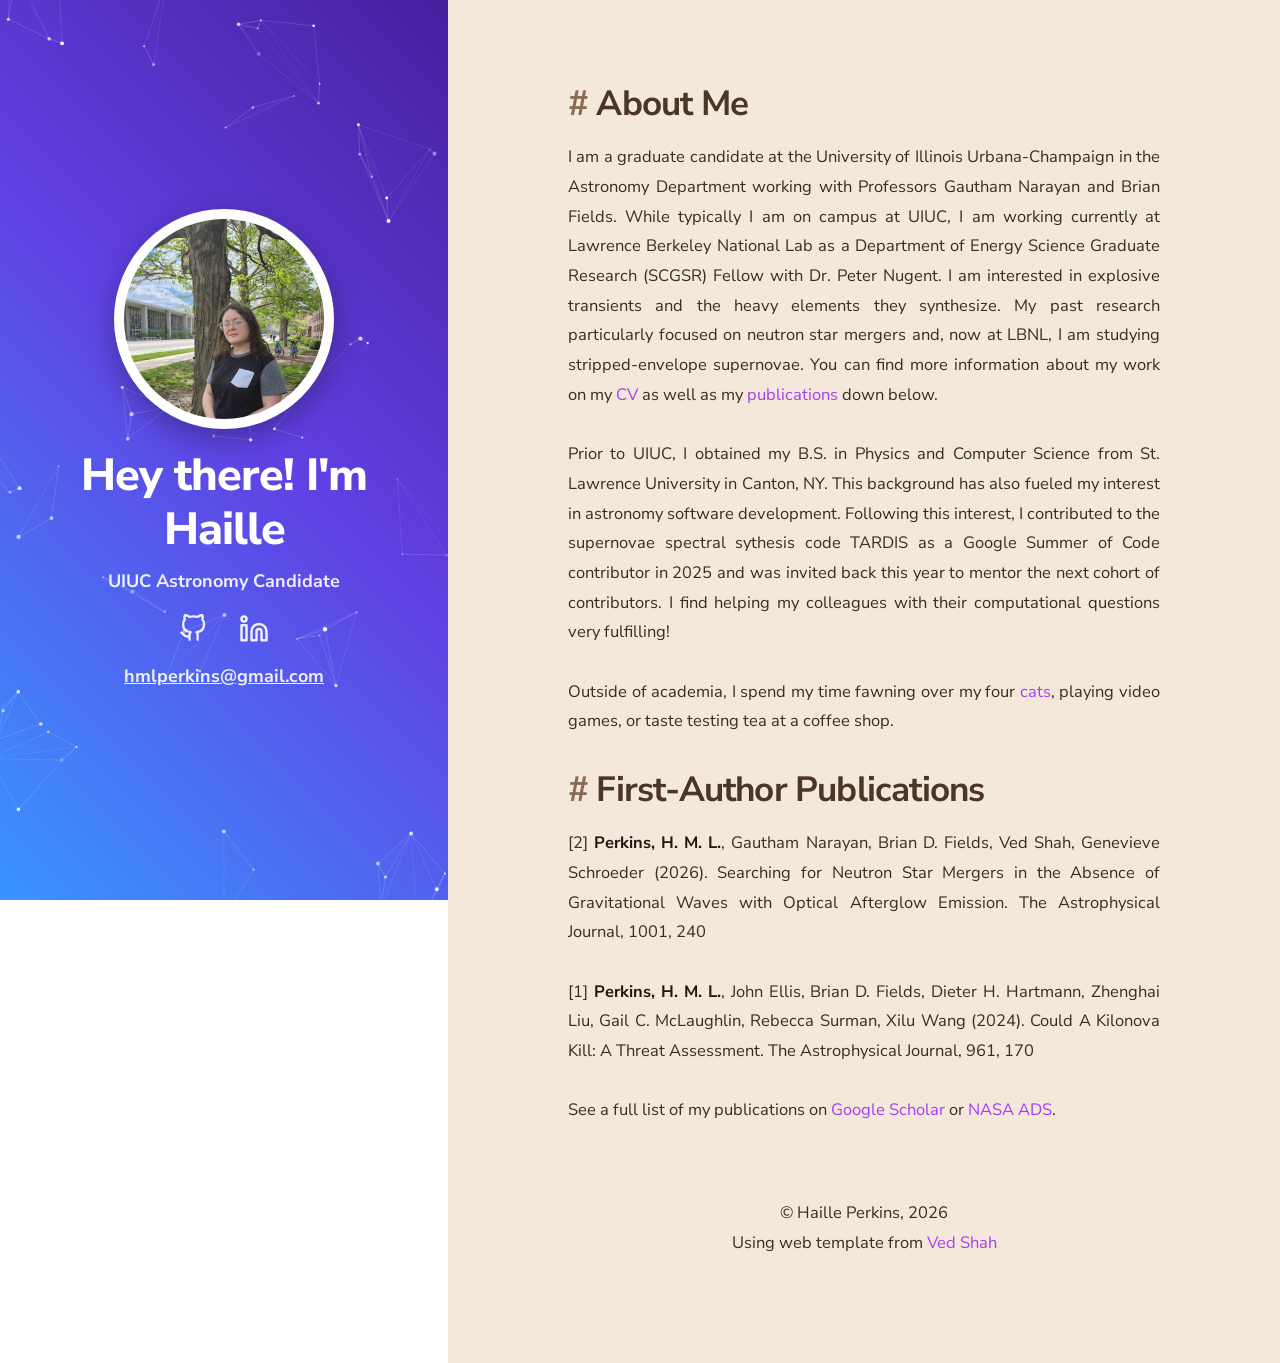
==== commit 58473dad: "add cat and profile alt text" ====
--- a/index.html
+++ b/index.html
@@ -199,7 +199,7 @@
 
   <div class="split-container">
     <section class="left-pane">
-      <img src="images/pfp.jpeg" alt="Profile">
+      <img src="images/pfp.jpeg" alt="Profile picture of Haille">
       <h1>Hey there! I'm Haille</h1>
       <p><b>UIUC Astronomy Candidate</b></p>
       <div class="social-icons">
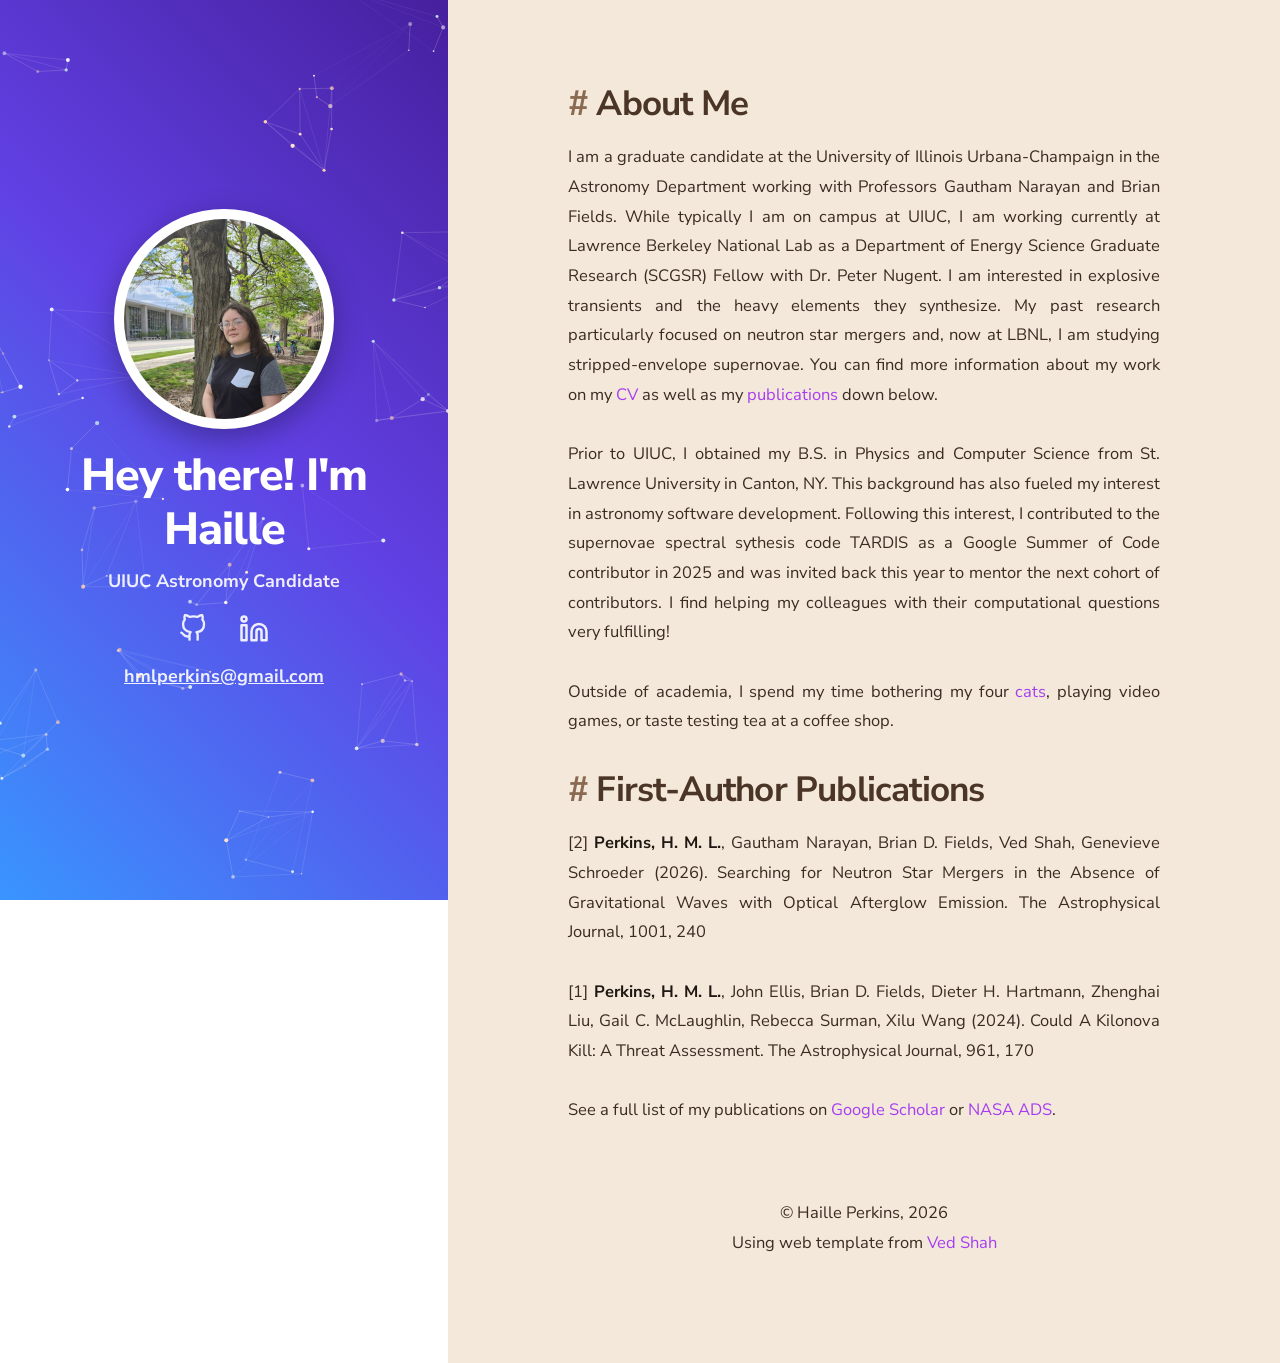
==== commit be457df9: "update description" ====
--- a/index.html
+++ b/index.html
@@ -223,7 +223,7 @@
         Prior to UIUC, I obtained my B.S. in Physics and Computer Science from St. Lawrence University in Canton, NY.  This background has also fueled my interest in astronomy software development. Following this interest, I contributed to the supernovae spectral sythesis code TARDIS as a Google Summer of Code contributor in 2025 and was invited back this year to mentor the next cohort of contributors.  I find helping my colleagues with their computational questions very fulfilling!
         <br>
         <br>
-        Outside of academia, I spend my time fawning over my four <a href="cats.html">cats</a>, playing video games, or taste testing tea at a coffee shop.
+        Outside of academia, I spend my time bothering my four <a href="cats.html">cats</a>, playing video games, or taste testing tea at a coffee shop.
       </p>
 
       <!-- Publications -->
